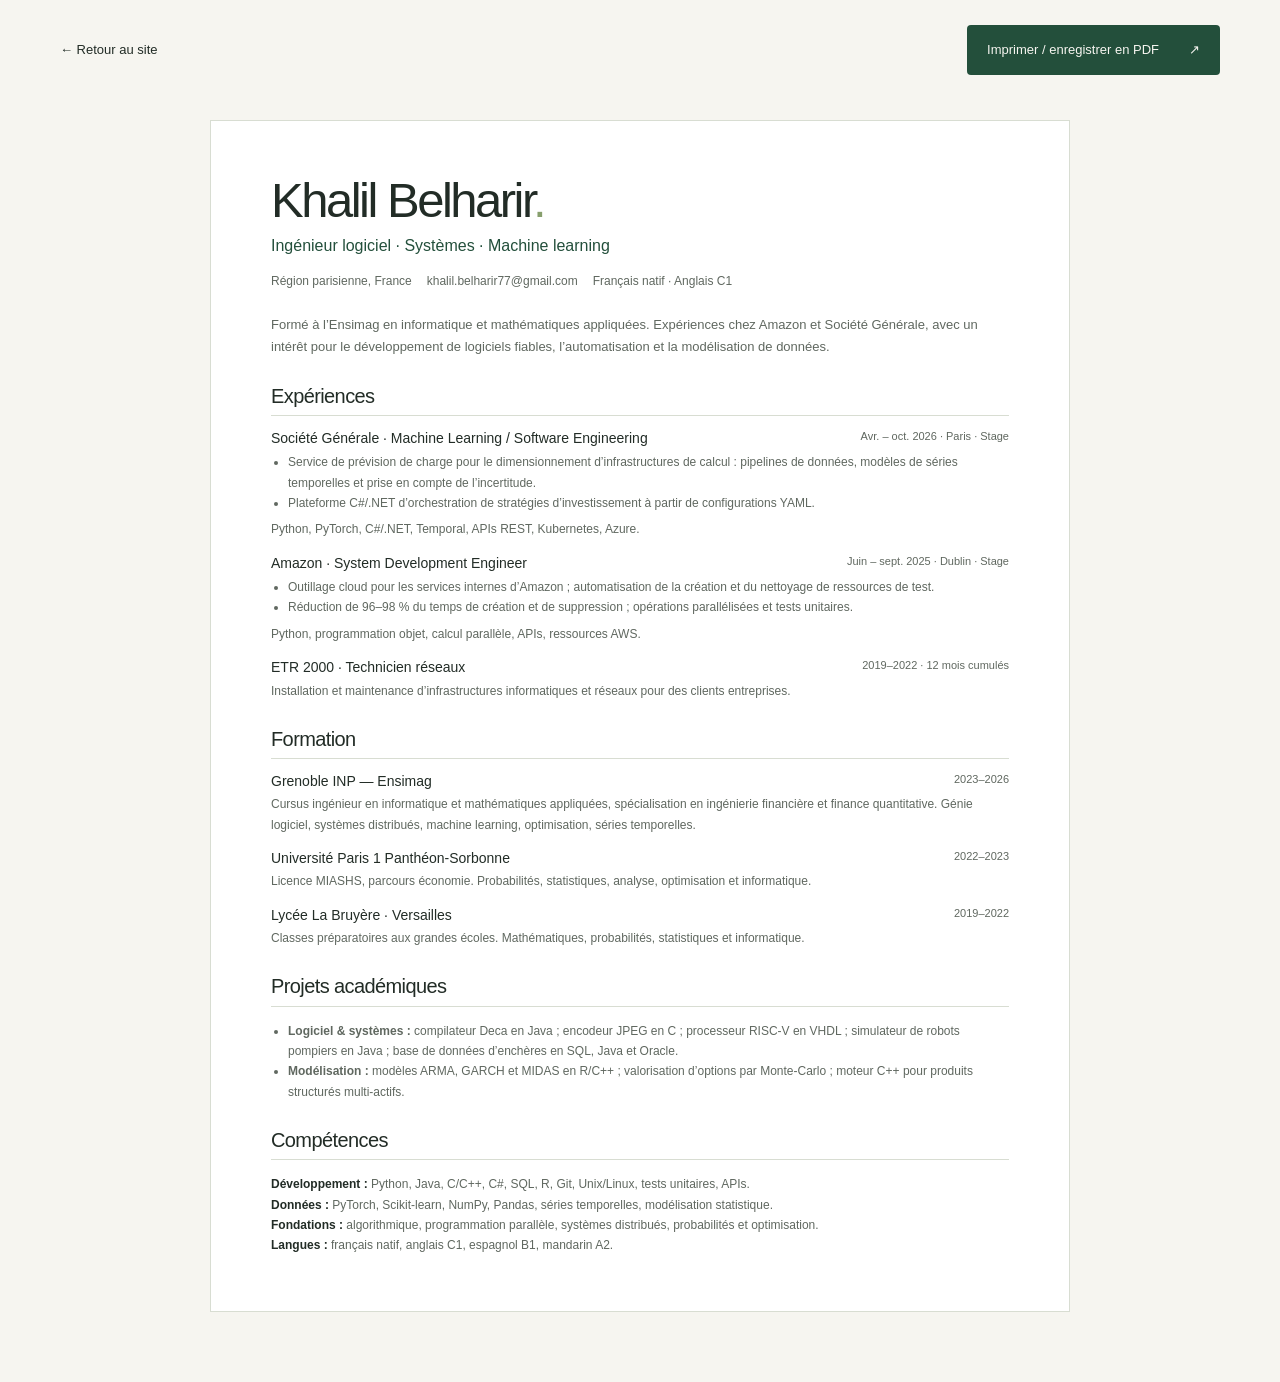
==== cv.html @ 0ab54b38 "Build professional portfolio for Khalil Belharir" ====
<!doctype html>
<html lang="fr">
<head>
  <meta charset="utf-8">
  <meta name="viewport" content="width=device-width, initial-scale=1">
  <meta name="theme-color" content="#f6f5f0">
  <meta name="description" content="Le CV synthétique de Khalil Belharir : développement logiciel, systèmes, machine learning, expériences et formation.">
  <title>CV — Khalil Belharir</title>
  <link rel="icon" href="./assets/favicon.svg" type="image/svg+xml">
  <link rel="stylesheet" href="./styles.css">
  <script src="./script.js" defer></script>
</head>
<body>
  <a class="skip-link" href="#resume">Aller au CV</a>
  <div class="container resume-toolbar"><a class="text-link" href="./index.html">← Retour au site</a><button class="button button-primary" id="print-resume" type="button" hidden>Imprimer / enregistrer en PDF <span aria-hidden="true">↗</span></button></div>
  <main class="resume" id="resume">
    <h1>Khalil Belharir<span class="accent">.</span></h1>
    <p class="resume-role">Ingénieur logiciel · Systèmes · Machine learning</p>
    <div class="resume-contact"><span>Région parisienne, France</span><a href="mailto:khalil.belharir77@gmail.com">khalil.belharir77@gmail.com</a><span>Français natif · Anglais C1</span></div>
    <p>Formé à l’Ensimag en informatique et mathématiques appliquées. Expériences chez Amazon et Société Générale, avec un intérêt pour le développement de logiciels fiables, l’automatisation et la modélisation de données.</p>
    <section aria-labelledby="resume-experience"><h2 id="resume-experience">Expériences</h2>
      <article><h3>Société Générale · Machine Learning / Software Engineering <span class="resume-date">Avr. – oct. 2026 · Paris · Stage</span></h3><ul><li>Service de prévision de charge pour le dimensionnement d’infrastructures de calcul : pipelines de données, modèles de séries temporelles et prise en compte de l’incertitude.</li><li>Plateforme C#/.NET d’orchestration de stratégies d’investissement à partir de configurations YAML.</li></ul><p>Python, PyTorch, C#/.NET, Temporal, APIs REST, Kubernetes, Azure.</p></article>
      <article><h3>Amazon · System Development Engineer <span class="resume-date">Juin – sept. 2025 · Dublin · Stage</span></h3><ul><li>Outillage cloud pour les services internes d’Amazon ; automatisation de la création et du nettoyage de ressources de test.</li><li>Réduction de 96–98 % du temps de création et de suppression ; opérations parallélisées et tests unitaires.</li></ul><p>Python, programmation objet, calcul parallèle, APIs, ressources AWS.</p></article>
      <article><h3>ETR 2000 · Technicien réseaux <span class="resume-date">2019–2022 · 12 mois cumulés</span></h3><p>Installation et maintenance d’infrastructures informatiques et réseaux pour des clients entreprises.</p></article>
    </section>
    <section aria-labelledby="resume-education"><h2 id="resume-education">Formation</h2>
      <article><h3>Grenoble INP — Ensimag <span class="resume-date">2023–2026</span></h3><p>Cursus ingénieur en informatique et mathématiques appliquées, spécialisation en ingénierie financière et finance quantitative. Génie logiciel, systèmes distribués, machine learning, optimisation, séries temporelles.</p></article>
      <article><h3>Université Paris 1 Panthéon-Sorbonne <span class="resume-date">2022–2023</span></h3><p>Licence MIASHS, parcours économie. Probabilités, statistiques, analyse, optimisation et informatique.</p></article>
      <article><h3>Lycée La Bruyère · Versailles <span class="resume-date">2019–2022</span></h3><p>Classes préparatoires aux grandes écoles. Mathématiques, probabilités, statistiques et informatique.</p></article>
    </section>
    <section aria-labelledby="resume-projects"><h2 id="resume-projects">Projets académiques</h2><ul><li><strong>Logiciel & systèmes :</strong> compilateur Deca en Java ; encodeur JPEG en C ; processeur RISC-V en VHDL ; simulateur de robots pompiers en Java ; base de données d’enchères en SQL, Java et Oracle.</li><li><strong>Modélisation :</strong> modèles ARMA, GARCH et MIDAS en R/C++ ; valorisation d’options par Monte-Carlo ; moteur C++ pour produits structurés multi-actifs.</li></ul></section>
    <section aria-labelledby="resume-skills"><h2 id="resume-skills">Compétences</h2><p class="resume-skills"><strong>Développement :</strong> Python, Java, C/C++, C#, SQL, R, Git, Unix/Linux, tests unitaires, APIs.<br><strong>Données :</strong> PyTorch, Scikit-learn, NumPy, Pandas, séries temporelles, modélisation statistique.<br><strong>Fondations :</strong> algorithmique, programmation parallèle, systèmes distribués, probabilités et optimisation.<br><strong>Langues :</strong> français natif, anglais C1, espagnol B1, mandarin A2.</p></section>
  </main>
</body>
</html>
---- styles.css ----
@charset "UTF-8";

:root{--paper:#f6f5f0;--ink:#222c26;--muted:#606860;--green:#234f3b;--line:#d8ddd2;--sage:#e9ede2;--white:#fff;--accent:#91a878;--radius:4px;--content:1160px}
*{box-sizing:border-box}
html{scroll-behavior:smooth;scroll-padding-top:102px}
body{margin:0;background:var(--paper);color:var(--ink);font-family:"Segoe UI",Arial,sans-serif;font-size:16px;line-height:1.7;-webkit-font-smoothing:antialiased}
a{color:inherit;text-decoration:none}
button{font:inherit;cursor:pointer}
button,a,summary{-webkit-tap-highlight-color:transparent}
button:focus-visible,a:focus-visible,summary:focus-visible{outline:3px solid #668447;outline-offset:5px}
::selection{background:#d4e0c5;color:var(--green)}
h1,h2,h3,p{margin:0}
h1,h2,h3{font-weight:500;line-height:1.16}
h2{font-size:clamp(30px,3.3vw,43px);letter-spacing:-1.8px}
h3{font-size:23px;letter-spacing:-.65px}
[hidden]{display:none!important}
.container{width:min(var(--content),calc(100% - 96px));margin-inline:auto}
.sr-only{position:absolute;width:1px;height:1px;padding:0;margin:-1px;overflow:hidden;clip:rect(0,0,0,0);white-space:nowrap;border:0}
.skip-link{position:fixed;top:12px;left:12px;z-index:20;padding:10px 20px;background:var(--green);color:white;transform:translateY(-150%)}
.skip-link:focus{transform:translateY(0)}
.site-header{position:sticky;top:0;z-index:10;background:rgba(246,245,240,.96);border-bottom:1px solid var(--line);backdrop-filter:blur(14px)}
.header-inner{height:88px;display:flex;align-items:center;justify-content:space-between;gap:32px}
.brand{font-size:37px;letter-spacing:-3px;font-weight:650;line-height:1;color:var(--green)}
.brand span{color:#82976f}
nav{display:flex;align-items:center;gap:31px;font-size:13px}
nav a{transition:color .2s}
nav a:hover,nav a[aria-current="location"]{color:var(--green);text-decoration:underline;text-underline-offset:7px}
nav .nav-contact{border:1px solid #b8c4b2;border-radius:var(--radius);padding:9px 17px;display:flex;gap:24px;margin-left:12px}
.menu-toggle{display:none;background:transparent;border:1px solid var(--line);padding:8px 14px;border-radius:var(--radius)}
.hero{display:grid;grid-template-columns:1.08fr 1fr;align-items:center;gap:48px;padding-top:78px;padding-bottom:68px}
.eyebrow,.section-label,.role-type,.timeline-date,.project-top,.credentials>p,.earlier-experience>p,.languages>p{font-family:Consolas,"Courier New",monospace;font-size:11px;letter-spacing:1.3px;font-weight:400}
.eyebrow{display:flex;align-items:center;gap:10px;color:var(--green);text-transform:uppercase}
.status-dot{display:inline-block;width:7px;height:7px;flex-shrink:0;border-radius:50%;background:#7f9869;box-shadow:0 0 0 4px rgba(127,152,105,.12)}
h1{font-size:clamp(70px,7.5vw,101px);line-height:.98;letter-spacing:-6px;font-weight:500;margin:27px 0 24px}
.accent{color:#879f6d}
.hero-subtitle{font-size:26px;line-height:1.35;letter-spacing:-.6px;margin-bottom:19px}
.hero-description{max-width:445px;color:var(--muted);font-size:14px;line-height:1.85}
.hero-actions{display:flex;align-items:center;gap:26px;margin:29px 0 27px;flex-wrap:wrap}
.button{display:inline-flex;align-items:center;justify-content:space-between;gap:30px;padding:14px 20px;border-radius:var(--radius);font-size:13px;font-weight:500;border:1px solid transparent;transition:background .2s,transform .2s}
.button:hover{transform:translateY(-2px)}
.button-primary{color:var(--paper);background:var(--green)}
.button-primary:hover{background:#173a29}
.text-link{font-size:13px;display:inline-flex;gap:20px;align-items:center;text-underline-offset:5px}
.text-link:hover{text-decoration:underline}
.hero-location{font-size:11px;color:var(--muted);display:flex;align-items:center;gap:9px;flex-wrap:wrap}
.hero-location svg{width:15px;height:15px;stroke:currentColor;stroke-width:1.5}
.location-divider{color:#a4afa0;margin:0 3px}
.hero-art{background:#edf0e5;position:relative;border:1px solid #dce2d3;border-radius:var(--radius);padding:24px 23px 20px;align-self:center;margin-top:14px;overflow:hidden}
.art-top{display:flex;justify-content:space-between;gap:10px;font:9px Consolas,monospace;letter-spacing:1.1px;color:#4d654f}
.system-art{width:100%;display:block;margin-top:0;margin-bottom:-6px}
.art-caption{display:flex;justify-content:center;gap:23px;color:#31583f;font-size:11px}
.art-caption span{display:flex;align-items:center;gap:6px}
.art-caption i{width:5px;height:5px;border:1px solid #668264;background:#668264;transform:rotate(45deg)}
.art-caption span:nth-child(2) i{background:#b5c6a3}
.art-caption span:nth-child(3) i{background:transparent}
.art-note{text-align:center;font-size:10px;color:#67745e;margin-top:14px}
.credentials{border-top:1px solid var(--line);border-bottom:1px solid var(--line);display:flex;justify-content:space-between;align-items:center;gap:30px;padding-top:28px;padding-bottom:28px}
.credentials>p{max-width:130px;font-size:9px;line-height:1.8;color:var(--muted)}
.credential-name{color:#465045;line-height:1.05;font-weight:600}
.amazon-name{font-size:26px;letter-spacing:-1.5px;position:relative;padding-bottom:8px}
.amazon-name>span{position:absolute;left:27px;top:15px;font-size:35px;line-height:1;transform:rotate(-6deg)}
.sg-name{position:relative;padding-left:31px;font-size:15px;letter-spacing:-.3px}
.sg-mark{position:absolute;left:0;top:3px;width:21px;height:27px;background:linear-gradient(to bottom,#66725f 46%,transparent 46%,transparent 53%,#3e4a3b 53%)}
.school-name{font-size:18px;letter-spacing:-.6px}
.school-name>span{display:block;font-size:12px;font-weight:400;letter-spacing:0;margin-top:5px}
.section{padding-top:91px;padding-bottom:91px}
.section-label{display:flex;justify-content:space-between;align-items:center;color:var(--green);margin-bottom:35px;gap:18px}
.small-cross{font:22px Consolas,monospace;color:#77886c}
.about-layout{display:grid;grid-template-columns:1fr 1fr;gap:70px}
.about-copy{font-size:14px;color:var(--muted)}
.about-copy p+p{margin-top:17px}
.expertise-grid{display:grid;grid-template-columns:repeat(3,1fr);gap:35px;margin-top:48px}
.expertise{border-top:1px solid #c9d2c1;padding-top:24px}
.expertise-number{font:11px Consolas,monospace;color:#768469}
.expertise h3{font-size:19px;letter-spacing:-.4px;margin:15px 0 12px}
.expertise p{font-size:13px;color:var(--muted);line-height:1.8}
.expertise .expertise-stack{font-size:11px;color:var(--green);margin-top:20px}
.experience-section{background:#eeefe8;border-block:1px solid var(--line)}
.section-heading{display:flex;justify-content:space-between;align-items:flex-end;gap:40px;margin-bottom:44px}
.section-heading>p{font-size:13px;color:var(--muted);max-width:310px}
.experience-row{display:grid;grid-template-columns:245px 1fr;gap:55px;padding:40px 0;border-top:1px solid #cdd4c6}
.experience-row:last-of-type{padding-bottom:44px}
.company-symbol{height:55px;width:55px;border:1px solid #c1cabb;border-radius:var(--radius);display:flex;align-items:center;justify-content:center;font-size:29px;font-weight:600;letter-spacing:-2px;position:relative;margin-bottom:25px;color:var(--green)}
.sg-symbol{font-size:20px;text-transform:uppercase;letter-spacing:-1px}
.sg-symbol>span{position:absolute;bottom:9px;left:15px;width:25px;height:2px;background:var(--green)}
.amazon-symbol>span{position:absolute;bottom:-2px;font-size:31px;left:15px;font-weight:400}
.experience-meta>p{font:11px Consolas,monospace;letter-spacing:.5px;margin-bottom:7px}
.experience-meta>span:last-child{font-size:12px;color:var(--muted)}
.role-type{font-size:10px;letter-spacing:1px;color:#5a6d50;margin:0 0 13px}
.experience-content h3{font-size:31px;letter-spacing:-1px;margin-bottom:13px}
.experience-content .experience-intro{font-size:16px;color:var(--ink);margin-bottom:12px}
.experience-content>p:not(.role-type):not(.experience-intro){font-size:13px;color:var(--muted);max-width:690px}
.experience-content ul{margin:15px 0 20px;padding-left:17px;font-size:13px;color:var(--muted)}
.experience-content li{padding-left:5px;margin-bottom:6px}
.experience-content li::marker{color:#7e946c}
.tags{display:flex;flex-wrap:wrap;gap:6px}
.tags span{font-size:10px;line-height:1.5;padding:5px 9px;border:1px solid #ced6c7;border-radius:3px;color:#51624b}
.impact{display:flex;align-items:center;gap:23px;padding:14px 20px;border-left:2px solid #829e68;background:#e5e9dd;margin:22px 0}
.impact strong{font-size:32px;letter-spacing:-1px;font-weight:500;white-space:nowrap;color:var(--green)}
.impact span{font-size:11px;color:#50604b;line-height:1.6}
.earlier-experience{border-top:1px solid #cdd4c6;padding-top:30px;display:grid;grid-template-columns:245px 1fr 1fr;gap:55px;font-size:12px}
.earlier-experience>p{font-size:10px;color:var(--muted)}
.earlier-experience strong{display:block;font-weight:500;font-size:13px;line-height:1.5}
.earlier-experience span{display:block;color:#64735b;font-size:10px;margin:6px 0}
.earlier-experience div>p{color:var(--muted);font-size:12px}
.project-toolbar{margin-bottom:27px}
.filters{display:flex;gap:8px;flex-wrap:wrap}
.filters button{border:1px solid var(--line);background:transparent;color:var(--muted);padding:8px 15px;border-radius:30px;font-size:11px;transition:background .2s}
.filters button[aria-pressed="true"]{background:var(--green);border-color:var(--green);color:#fff}
.filters button:hover{border-color:var(--green)}
.filters button>span{display:inline-block;margin-left:6px;opacity:.7}
.project-grid{display:grid;grid-template-columns:repeat(3,1fr);gap:18px;align-items:start}
.project-card{background:#fafaf6;border:1px solid var(--line);border-radius:var(--radius);padding:24px 24px 0;display:flex;flex-direction:column;min-height:322px;transition:border-color .2s,box-shadow .2s}
.project-card:hover{border-color:#9fae91;box-shadow:0 5px 20px #26382105}
.project-top{display:flex;justify-content:space-between;align-items:center;font-size:8px;letter-spacing:.65px;color:#607156;margin-bottom:28px;gap:8px}
.project-glyph{font-size:23px;letter-spacing:-1px;color:var(--green);line-height:1;min-width:28px;text-align:center}
.pixel-glyph{font-size:28px}
.project-card h3{font-size:21px;letter-spacing:-.65px;margin-bottom:13px;min-height:49px}
.project-card>p{font-size:12px;color:var(--muted);line-height:1.8;min-height:85px;margin-bottom:21px}
.project-card>.tags{margin-bottom:25px}
.project-card .tags span{font-size:9px;padding:4px 7px}
.project-card details{border-top:1px solid var(--line);margin-top:auto}
.project-card summary{font-size:11px;cursor:pointer;padding:15px 0;list-style:none;display:flex;justify-content:space-between;align-items:center;color:var(--green)}
.project-card summary::-webkit-details-marker{display:none}
.project-card summary>span{font-size:21px;line-height:1;transition:transform .2s}
.project-card details[open] summary>span{transform:rotate(45deg)}
.project-detail{font-size:12px;color:var(--muted);padding:0 0 20px}
.project-detail p+p{margin-top:12px}
.project-detail strong{font-weight:500;color:var(--ink)}
.project-footnote{font-size:11px;color:var(--muted);margin-top:22px;max-width:720px}
.education-section{background:#eeefe8;border-block:1px solid var(--line)}
.education-layout{display:grid;grid-template-columns:1fr 1.2fr;gap:90px}
.education-intro>p{font-size:13px;color:var(--muted);max-width:320px;margin:24px 0}
.education-timeline{border-left:1px solid #c4cebb;padding-left:29px}
.education-timeline article{position:relative;padding-bottom:32px}
.education-timeline article:last-child{padding-bottom:0}
.education-timeline article:before{content:"";position:absolute;left:-34px;top:8px;width:7px;height:7px;border:1px solid #6f8860;background:#eeefe8;border-radius:50%}
.education-timeline article:first-child:before{background:#6f8860}
.timeline-date{font-size:10px;color:#5b6d50;letter-spacing:.7px}
.education-timeline h3{font-size:20px;letter-spacing:-.5px;margin:9px 0 10px}
.education-timeline .degree{font-size:12px;color:#394834;margin-bottom:8px}
.education-timeline p{font-size:12px;color:var(--muted)}
.languages{margin-top:49px;padding-top:27px;border-top:1px solid #cdd4c6;display:flex;align-items:center;justify-content:space-between;gap:23px;flex-wrap:wrap}
.languages>p{font-size:9px;color:var(--muted)}
.languages>span{font-size:10px;color:var(--muted)}
.languages strong{display:block;font-size:12px;color:var(--ink);font-weight:500}
.contact-section{padding-block:75px}
.contact-panel{background:var(--green);color:#f3f3e9;border-radius:var(--radius);padding:37px 45px 48px;position:relative;overflow:hidden}
.contact-panel .section-label{color:#bcccaf;margin-bottom:38px}
.status-label{font:10px "Segoe UI",sans-serif;letter-spacing:0;display:flex;align-items:center;gap:10px}
.contact-panel .status-dot{background:#b7d39a}
.contact-layout{display:grid;grid-template-columns:1.15fr 1fr;gap:65px;align-items:center}
.contact-layout h2{font-size:39px;letter-spacing:-1.4px;line-height:1.15}
.contact-layout p{font-size:12px;color:#ced9c7;max-width:410px;margin-top:20px}
.contact-actions{display:flex;flex-direction:column;align-items:flex-start;justify-self:end;max-width:100%}
.button-light{background:#eef1e5;color:var(--green);width:100%;padding:16px 22px;font-size:13px}
.button-light:hover{background:#fff}
.email-link{font-size:12px;margin-top:17px;overflow-wrap:anywhere}
.email-link:hover{text-decoration:underline;text-underline-offset:4px}
.copy-email{background:none;border:0;padding:6px 0;color:#bccfb1;font-size:10px;display:flex;gap:12px;align-items:center}
.copy-email:hover{color:#fff}
.contact-actions .copy-status{font-size:10px;margin-top:0;min-height:17px}
.contact-cv{font-size:11px;margin-top:17px;display:flex;gap:24px}
.contact-cv:hover{text-decoration:underline;text-underline-offset:4px}
.site-footer{border-top:1px solid var(--line);padding-block:27px;display:flex;align-items:center;justify-content:space-between;gap:20px}
.site-footer .brand{font-size:29px}
.site-footer p,.back-top{font-size:10px;color:var(--muted)}
.back-top{display:flex;gap:15px}
.back-top:hover{color:var(--green)}

/* The resume shares the site's typography and remains printable without JavaScript. */
.resume-toolbar{padding-block:25px;display:flex;align-items:center;justify-content:space-between;gap:20px}
.resume-toolbar button{border:0}
.resume{max-width:860px;margin:20px auto 70px;background:#fff;border:1px solid var(--line);padding:55px 60px}
.resume h1{font-size:49px;letter-spacing:-2.5px;margin:0 0 8px}
.resume .resume-role{color:var(--green);font-size:16px}
.resume .resume-contact{font-size:12px;color:var(--muted);margin-block:12px 22px;display:flex;gap:15px;flex-wrap:wrap}
.resume>p{font-size:13px;color:var(--muted)}
.resume h2{font-size:20px;letter-spacing:-.6px;border-bottom:1px solid var(--line);padding-bottom:7px;margin:27px 0 14px}
.resume h3{font-size:14px;letter-spacing:0;margin-bottom:5px}
.resume article+article{margin-top:15px}
.resume article p,.resume li{font-size:12px;color:var(--muted)}
.resume ul{margin:6px 0;padding-left:17px}
.resume .resume-date{font-size:11px;float:right;font-weight:400;color:var(--muted)}
.resume .resume-skills{font-size:12px;color:var(--muted)}
.resume .resume-skills strong{color:var(--ink);font-weight:600}
.resume-note{font-size:12px;color:var(--muted)}

@media(min-width:1450px){.hero{padding-top:90px;padding-bottom:85px}}
@media(max-width:1050px){.container{width:calc(100% - 64px)}.hero{gap:30px}.hero-art{padding:20px 13px}.art-top{font-size:8px}.art-caption{gap:12px}.hero-actions{gap:19px}.hero-subtitle{font-size:24px}.credentials{gap:22px}.experience-row{grid-template-columns:190px 1fr;gap:35px}.earlier-experience{grid-template-columns:190px 1fr 1fr;gap:35px}.project-card{padding:20px 18px 0}.project-top{font-size:7px}.education-layout{gap:48px}.contact-layout{gap:35px}.contact-panel{padding:32px}.contact-layout h2{font-size:34px}}
@media(max-width:800px){nav{gap:18px;font-size:12px}nav .nav-contact{margin-left:0;padding:8px 12px;gap:13px}.hero{grid-template-columns:1.1fr 1fr;gap:23px;padding-top:50px}h1{font-size:77px;letter-spacing:-4px}.eyebrow{font-size:9px;letter-spacing:.7px}.hero-subtitle{font-size:22px}.hero-description{font-size:13px}.hero-art{padding:18px 12px}.art-top span:last-child{display:none}.art-caption{font-size:9px;gap:11px}.art-note{font-size:9px}.credentials{flex-wrap:wrap;gap:26px}.credentials>p{flex-basis:100%;max-width:none;font-size:9px}.credential-name{flex:1}.school-name{font-size:16px}.section{padding-block:65px}.about-layout{gap:30px}.expertise-grid{gap:22px}.section-heading{gap:25px}.section-heading>p{font-size:12px}.experience-row{grid-template-columns:150px 1fr;gap:25px}.earlier-experience{grid-template-columns:1fr 1fr;gap:25px}.earlier-experience>p{grid-column:1/-1}.project-grid{grid-template-columns:repeat(2,1fr)}.project-top{font-size:8px}.project-card{padding:24px 22px 0}.education-layout{gap:35px}.education-timeline h3{font-size:18px}.contact-layout{gap:30px}.contact-layout h2{font-size:29px}.contact-actions{justify-self:stretch}.site-footer>p:nth-of-type(2){display:none}.resume{margin-inline:25px;padding:40px}}
@media(max-width:620px){html{scroll-padding-top:85px}.container{width:calc(100% - 40px)}.header-inner{min-height:72px;height:auto;flex-wrap:wrap;gap:0;padding-block:18px}.brand{font-size:32px}.menu-toggle{font-size:12px;display:flex;gap:22px;align-items:center}.menu-toggle span{font-size:20px;line-height:1}.menu-toggle[aria-expanded="true"] span{transform:rotate(45deg)}nav{width:100%;flex-wrap:wrap;gap:10px 20px;margin-top:17px;padding-bottom:6px;font-size:12px}body.menu-ready nav{display:none}body.menu-ready nav.is-open{display:flex}nav .nav-contact{padding:0;border:0;gap:7px}.hero{grid-template-columns:1fr;padding-top:41px;padding-bottom:39px;gap:30px}.eyebrow{font-size:9px;letter-spacing:.85px}h1{font-size:clamp(71px,20vw,96px);letter-spacing:-4.7px;margin:28px 0 22px}.hero-subtitle{font-size:25px}.hero-description{font-size:14px;max-width:470px}.hero-actions{gap:23px;margin-block:25px}.button{padding:13px 17px;font-size:12px;gap:20px}.text-link{font-size:12px;gap:12px}.hero-location{font-size:10px;gap:7px}.hero-art{padding:18px 20px;margin-top:3px;max-width:440px;width:100%;justify-self:center}.art-top{font-size:8px}.art-top span:last-child{display:block}.system-art{max-height:315px}.art-caption{font-size:10px;gap:21px}.art-note{font-size:9px;margin-top:10px}.credentials{display:grid;grid-template-columns:1fr 1fr;row-gap:27px;padding-block:23px 30px}.credentials>p{grid-column:1/-1;font-size:8px}.credential-name{width:max-content}.amazon-name{font-size:25px}.sg-name{font-size:14px}.school-name{font-size:18px}.school-name>span{font-size:11px}.section{padding-block:53px}.section-label{font-size:9px;letter-spacing:1px;margin-bottom:27px}h2{font-size:31px;letter-spacing:-1.1px;line-height:1.2}.about-layout{grid-template-columns:1fr;gap:22px}.about-copy{font-size:13px}.expertise-grid{grid-template-columns:1fr;gap:27px;margin-top:30px}.expertise{padding-top:18px;position:relative;padding-left:34px}.expertise-number{position:absolute;left:0;top:22px;font-size:10px}.expertise h3{margin:0 0 10px;font-size:20px}.expertise .expertise-stack{margin-top:13px;font-size:11px}.section-heading{display:block;margin-bottom:30px}.section-heading>p{margin-top:19px}.experience-row{grid-template-columns:1fr;gap:23px;padding-block:30px}.experience-meta{display:grid;grid-template-columns:44px 1fr;column-gap:15px;align-items:center}.company-symbol{width:44px;height:44px;grid-row:1/3;margin-bottom:0}.sg-symbol>span{left:10px}.amazon-symbol>span{left:10px;bottom:-4px}.experience-meta>p{font-size:10px;align-self:end;margin:0 0 2px}.experience-meta>span:last-child{align-self:start;font-size:11px}.role-type{font-size:9px;letter-spacing:.7px}.experience-content h3{font-size:28px}.experience-content .experience-intro{font-size:16px}.experience-content>p:not(.role-type):not(.experience-intro),.experience-content ul{font-size:13px}.impact{gap:18px;padding:13px}.impact strong{font-size:29px}.impact span{font-size:10px}.earlier-experience{grid-template-columns:1fr;gap:22px}.earlier-experience>p{grid-column:auto}.filters{gap:7px}.filters button{font-size:10px;padding:7px 11px}.project-grid{grid-template-columns:1fr;gap:15px}.project-card{min-height:0;padding:23px 23px 0}.project-card h3{min-height:0;font-size:23px}.project-card>p{min-height:0;font-size:13px}.project-top{font-size:9px;margin-bottom:24px}.project-card>.tags{margin-bottom:22px}.project-card .tags span{font-size:10px}.project-card summary{font-size:12px;padding:16px 0}.project-detail{font-size:13px}.project-footnote{font-size:10px}.education-layout{grid-template-columns:1fr;gap:34px}.education-intro>p{margin-block:17px;max-width:none}.education-timeline{margin-left:4px;padding-left:24px}.education-timeline article:before{left:-29px}.education-timeline h3{font-size:20px}.education-timeline p,.education-timeline .degree{font-size:12px}.languages{display:grid;grid-template-columns:1fr 1fr;gap:18px;margin-top:30px}.languages>p{grid-column:1/-1}.contact-section{padding-block:40px}.contact-panel{padding:25px 23px 29px}.contact-panel .section-label{align-items:flex-start;flex-direction:column;gap:14px;margin-bottom:30px}.contact-layout{grid-template-columns:1fr;gap:25px}.contact-layout h2{font-size:31px;letter-spacing:-1.2px}.contact-layout p{font-size:12px;margin-top:20px}.contact-actions{justify-self:start;width:100%;max-width:310px}.button-light{font-size:12px;padding:14px 17px}.email-link{font-size:11px}.contact-actions .copy-status{margin-top:0}.copy-email{font-size:11px;min-height:36px}.contact-cv{margin-top:9px}.site-footer{flex-wrap:wrap;justify-content:flex-start;gap:15px;padding-block:22px}.site-footer .brand{font-size:27px}.site-footer p{font-size:9px}.back-top{margin-left:auto;font-size:9px;gap:8px}.resume-toolbar{align-items:flex-start}.resume{margin:5px 20px 35px;padding:25px 22px}.resume h1{font-size:38px}.resume .resume-date{float:none;display:block;margin-block:5px}.resume .resume-contact{gap:3px}.resume-note{display:none}}
@media(prefers-reduced-motion:reduce){html{scroll-behavior:auto}*,*:before,*:after{transition:none!important;animation:none!important}.button:hover{transform:none}}
@media print{@page{size:A4;margin:13mm}body{background:white;color:#111;font-size:11px}.resume-toolbar,.skip-link{display:none}.resume{max-width:none;border:0;margin:0;padding:0}.resume h1{font-size:34px;letter-spacing:-1px}.resume h2{font-size:16px;margin:17px 0 9px}.resume h3{font-size:12px}.resume article p,.resume li,.resume>p,.resume .resume-skills{font-size:10px;line-height:1.5}.resume .resume-contact{font-size:10px;margin-block:7px 13px}.resume .resume-role{font-size:13px}.resume .resume-date{float:right;font-size:10px}.resume article+article{margin-top:11px}.resume article{break-inside:avoid}.resume h2{break-after:avoid}.resume a{text-decoration:none;color:inherit}}
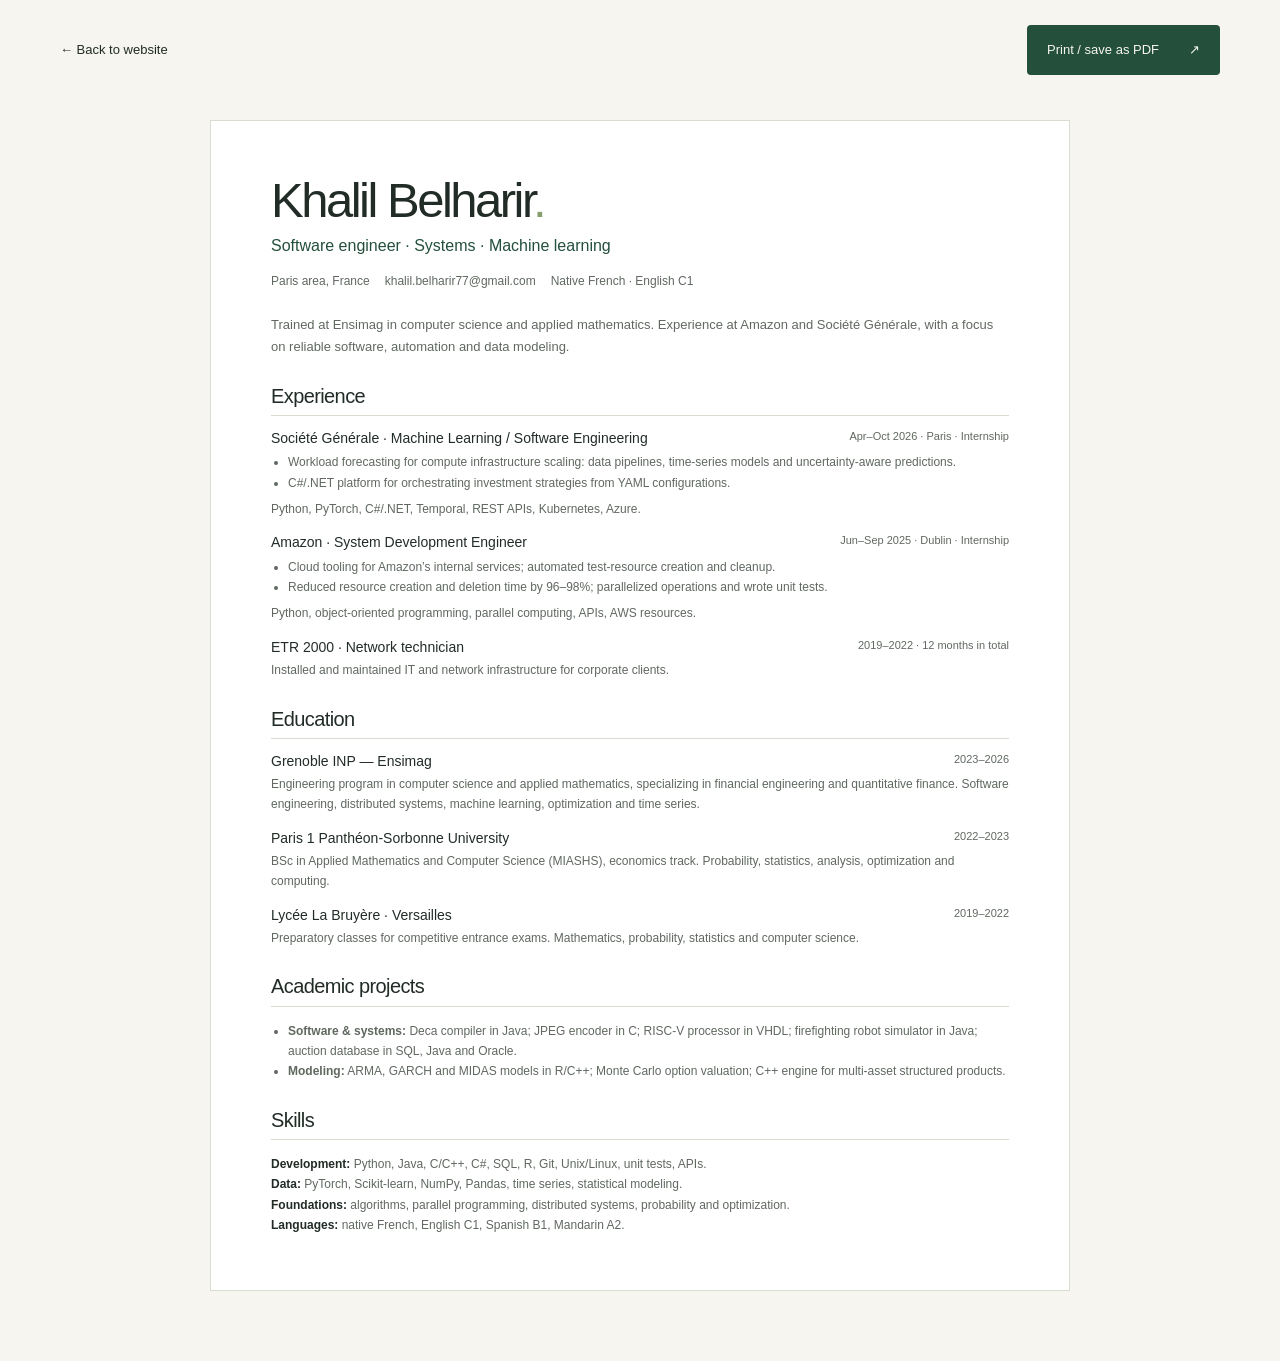
==== commit ebb1b250: "Translate the portfolio and CV into English" ====
--- a/cv.html
+++ b/cv.html
@@ -1,35 +1,35 @@
 <!doctype html>
-<html lang="fr">
+<html lang="en">
 <head>
   <meta charset="utf-8">
   <meta name="viewport" content="width=device-width, initial-scale=1">
   <meta name="theme-color" content="#f6f5f0">
-  <meta name="description" content="Le CV synthétique de Khalil Belharir : développement logiciel, systèmes, machine learning, expériences et formation.">
+  <meta name="description" content="Khalil Belharir’s CV: software engineering, systems, machine learning, professional experience and education.">
   <title>CV — Khalil Belharir</title>
   <link rel="icon" href="./assets/favicon.svg" type="image/svg+xml">
   <link rel="stylesheet" href="./styles.css">
   <script src="./script.js" defer></script>
 </head>
 <body>
-  <a class="skip-link" href="#resume">Aller au CV</a>
-  <div class="container resume-toolbar"><a class="text-link" href="./index.html">← Retour au site</a><button class="button button-primary" id="print-resume" type="button" hidden>Imprimer / enregistrer en PDF <span aria-hidden="true">↗</span></button></div>
+  <a class="skip-link" href="#resume">Skip to CV</a>
+  <div class="container resume-toolbar"><a class="text-link" href="./index.html">← Back to website</a><button class="button button-primary" id="print-resume" type="button" hidden>Print / save as PDF <span aria-hidden="true">↗</span></button></div>
   <main class="resume" id="resume">
     <h1>Khalil Belharir<span class="accent">.</span></h1>
-    <p class="resume-role">Ingénieur logiciel · Systèmes · Machine learning</p>
-    <div class="resume-contact"><span>Région parisienne, France</span><a href="mailto:khalil.belharir77@gmail.com">khalil.belharir77@gmail.com</a><span>Français natif · Anglais C1</span></div>
-    <p>Formé à l’Ensimag en informatique et mathématiques appliquées. Expériences chez Amazon et Société Générale, avec un intérêt pour le développement de logiciels fiables, l’automatisation et la modélisation de données.</p>
-    <section aria-labelledby="resume-experience"><h2 id="resume-experience">Expériences</h2>
-      <article><h3>Société Générale · Machine Learning / Software Engineering <span class="resume-date">Avr. – oct. 2026 · Paris · Stage</span></h3><ul><li>Service de prévision de charge pour le dimensionnement d’infrastructures de calcul : pipelines de données, modèles de séries temporelles et prise en compte de l’incertitude.</li><li>Plateforme C#/.NET d’orchestration de stratégies d’investissement à partir de configurations YAML.</li></ul><p>Python, PyTorch, C#/.NET, Temporal, APIs REST, Kubernetes, Azure.</p></article>
-      <article><h3>Amazon · System Development Engineer <span class="resume-date">Juin – sept. 2025 · Dublin · Stage</span></h3><ul><li>Outillage cloud pour les services internes d’Amazon ; automatisation de la création et du nettoyage de ressources de test.</li><li>Réduction de 96–98 % du temps de création et de suppression ; opérations parallélisées et tests unitaires.</li></ul><p>Python, programmation objet, calcul parallèle, APIs, ressources AWS.</p></article>
-      <article><h3>ETR 2000 · Technicien réseaux <span class="resume-date">2019–2022 · 12 mois cumulés</span></h3><p>Installation et maintenance d’infrastructures informatiques et réseaux pour des clients entreprises.</p></article>
+    <p class="resume-role">Software engineer · Systems · Machine learning</p>
+    <div class="resume-contact"><span>Paris area, France</span><a href="mailto:khalil.belharir77@gmail.com">khalil.belharir77@gmail.com</a><span>Native French · English C1</span></div>
+    <p>Trained at Ensimag in computer science and applied mathematics. Experience at Amazon and Société Générale, with a focus on reliable software, automation and data modeling.</p>
+    <section aria-labelledby="resume-experience"><h2 id="resume-experience">Experience</h2>
+      <article><h3>Société Générale · Machine Learning / Software Engineering <span class="resume-date">Apr–Oct 2026 · Paris · Internship</span></h3><ul><li>Workload forecasting for compute infrastructure scaling: data pipelines, time-series models and uncertainty-aware predictions.</li><li>C#/.NET platform for orchestrating investment strategies from YAML configurations.</li></ul><p>Python, PyTorch, C#/.NET, Temporal, REST APIs, Kubernetes, Azure.</p></article>
+      <article><h3>Amazon · System Development Engineer <span class="resume-date">Jun–Sep 2025 · Dublin · Internship</span></h3><ul><li>Cloud tooling for Amazon’s internal services; automated test-resource creation and cleanup.</li><li>Reduced resource creation and deletion time by 96–98%; parallelized operations and wrote unit tests.</li></ul><p>Python, object-oriented programming, parallel computing, APIs, AWS resources.</p></article>
+      <article><h3>ETR 2000 · Network technician <span class="resume-date">2019–2022 · 12 months in total</span></h3><p>Installed and maintained IT and network infrastructure for corporate clients.</p></article>
     </section>
-    <section aria-labelledby="resume-education"><h2 id="resume-education">Formation</h2>
-      <article><h3>Grenoble INP — Ensimag <span class="resume-date">2023–2026</span></h3><p>Cursus ingénieur en informatique et mathématiques appliquées, spécialisation en ingénierie financière et finance quantitative. Génie logiciel, systèmes distribués, machine learning, optimisation, séries temporelles.</p></article>
-      <article><h3>Université Paris 1 Panthéon-Sorbonne <span class="resume-date">2022–2023</span></h3><p>Licence MIASHS, parcours économie. Probabilités, statistiques, analyse, optimisation et informatique.</p></article>
-      <article><h3>Lycée La Bruyère · Versailles <span class="resume-date">2019–2022</span></h3><p>Classes préparatoires aux grandes écoles. Mathématiques, probabilités, statistiques et informatique.</p></article>
+    <section aria-labelledby="resume-education"><h2 id="resume-education">Education</h2>
+      <article><h3>Grenoble INP — Ensimag <span class="resume-date">2023–2026</span></h3><p>Engineering program in computer science and applied mathematics, specializing in financial engineering and quantitative finance. Software engineering, distributed systems, machine learning, optimization and time series.</p></article>
+      <article><h3>Paris 1 Panthéon-Sorbonne University <span class="resume-date">2022–2023</span></h3><p>BSc in Applied Mathematics and Computer Science (MIASHS), economics track. Probability, statistics, analysis, optimization and computing.</p></article>
+      <article><h3>Lycée La Bruyère · Versailles <span class="resume-date">2019–2022</span></h3><p>Preparatory classes for competitive entrance exams. Mathematics, probability, statistics and computer science.</p></article>
     </section>
-    <section aria-labelledby="resume-projects"><h2 id="resume-projects">Projets académiques</h2><ul><li><strong>Logiciel & systèmes :</strong> compilateur Deca en Java ; encodeur JPEG en C ; processeur RISC-V en VHDL ; simulateur de robots pompiers en Java ; base de données d’enchères en SQL, Java et Oracle.</li><li><strong>Modélisation :</strong> modèles ARMA, GARCH et MIDAS en R/C++ ; valorisation d’options par Monte-Carlo ; moteur C++ pour produits structurés multi-actifs.</li></ul></section>
-    <section aria-labelledby="resume-skills"><h2 id="resume-skills">Compétences</h2><p class="resume-skills"><strong>Développement :</strong> Python, Java, C/C++, C#, SQL, R, Git, Unix/Linux, tests unitaires, APIs.<br><strong>Données :</strong> PyTorch, Scikit-learn, NumPy, Pandas, séries temporelles, modélisation statistique.<br><strong>Fondations :</strong> algorithmique, programmation parallèle, systèmes distribués, probabilités et optimisation.<br><strong>Langues :</strong> français natif, anglais C1, espagnol B1, mandarin A2.</p></section>
+    <section aria-labelledby="resume-projects"><h2 id="resume-projects">Academic projects</h2><ul><li><strong>Software & systems:</strong> Deca compiler in Java; JPEG encoder in C; RISC-V processor in VHDL; firefighting robot simulator in Java; auction database in SQL, Java and Oracle.</li><li><strong>Modeling:</strong> ARMA, GARCH and MIDAS models in R/C++; Monte Carlo option valuation; C++ engine for multi-asset structured products.</li></ul></section>
+    <section aria-labelledby="resume-skills"><h2 id="resume-skills">Skills</h2><p class="resume-skills"><strong>Development:</strong> Python, Java, C/C++, C#, SQL, R, Git, Unix/Linux, unit tests, APIs.<br><strong>Data:</strong> PyTorch, Scikit-learn, NumPy, Pandas, time series, statistical modeling.<br><strong>Foundations:</strong> algorithms, parallel programming, distributed systems, probability and optimization.<br><strong>Languages:</strong> native French, English C1, Spanish B1, Mandarin A2.</p></section>
   </main>
 </body>
 </html>
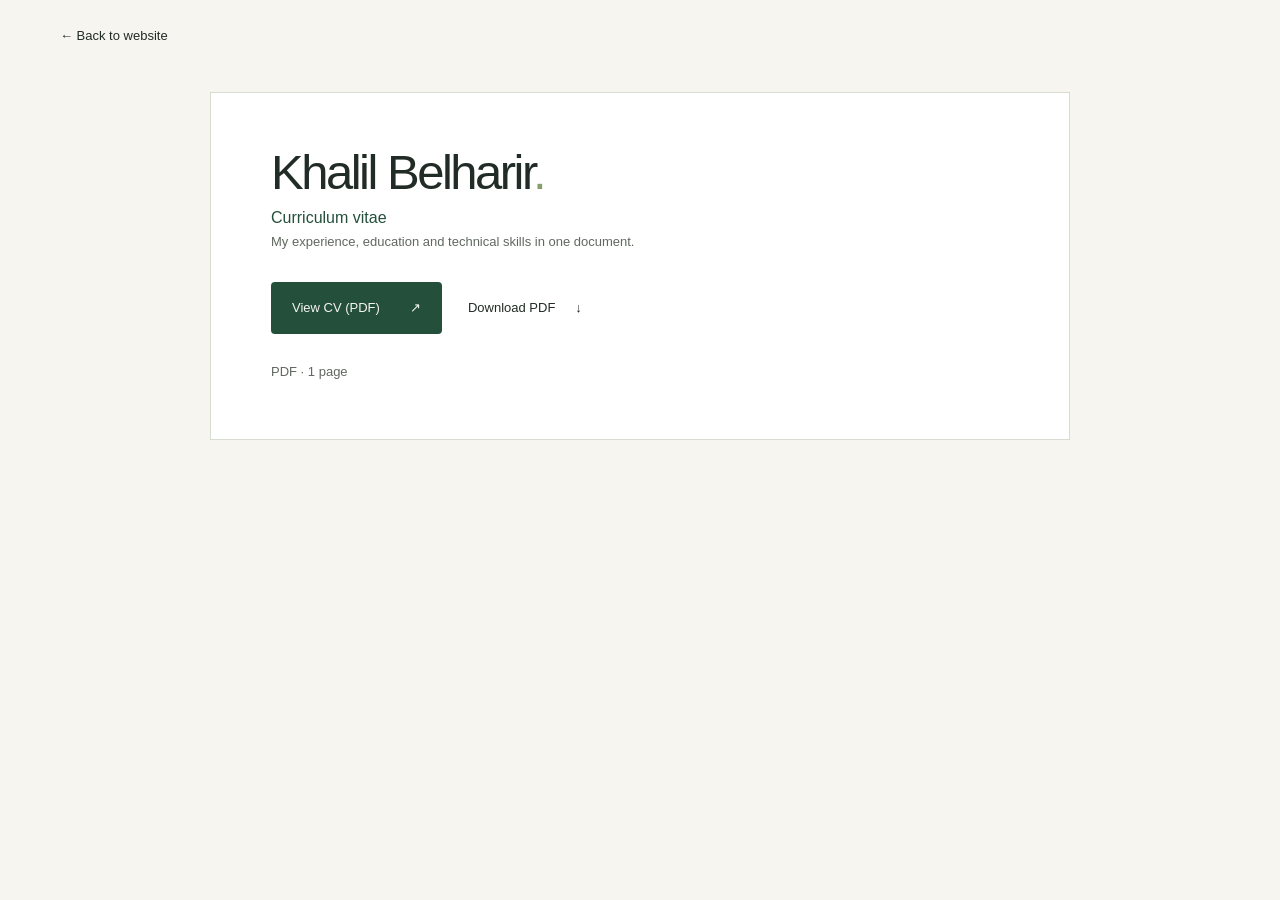
==== commit 4e1c716e: "Replace generated resume with the supplied original PDF" ====
--- a/cv.html
+++ b/cv.html
@@ -4,32 +4,23 @@
   <meta charset="utf-8">
   <meta name="viewport" content="width=device-width, initial-scale=1">
   <meta name="theme-color" content="#f6f5f0">
-  <meta name="description" content="Khalil Belharir’s CV: software engineering, systems, machine learning, professional experience and education.">
+  <meta name="description" content="View or download Khalil Belharir’s CV in PDF format.">
   <title>CV — Khalil Belharir</title>
   <link rel="icon" href="./assets/favicon.svg" type="image/svg+xml">
   <link rel="stylesheet" href="./styles.css">
-  <script src="./script.js" defer></script>
 </head>
 <body>
   <a class="skip-link" href="#resume">Skip to CV</a>
-  <div class="container resume-toolbar"><a class="text-link" href="./index.html">← Back to website</a><button class="button button-primary" id="print-resume" type="button" hidden>Print / save as PDF <span aria-hidden="true">↗</span></button></div>
+  <nav class="container resume-toolbar" aria-label="CV navigation"><a class="text-link" href="./index.html">← Back to website</a></nav>
   <main class="resume" id="resume">
     <h1>Khalil Belharir<span class="accent">.</span></h1>
-    <p class="resume-role">Software engineer · Systems · Machine learning</p>
-    <div class="resume-contact"><span>Paris area, France</span><a href="mailto:khalil.belharir77@gmail.com">khalil.belharir77@gmail.com</a><span>Native French · English C1</span></div>
-    <p>Trained at Ensimag in computer science and applied mathematics. Experience at Amazon and Société Générale, with a focus on reliable software, automation and data modeling.</p>
-    <section aria-labelledby="resume-experience"><h2 id="resume-experience">Experience</h2>
-      <article><h3>Société Générale · Machine Learning / Software Engineering <span class="resume-date">Apr–Oct 2026 · Paris · Internship</span></h3><ul><li>Workload forecasting for compute infrastructure scaling: data pipelines, time-series models and uncertainty-aware predictions.</li><li>C#/.NET platform for orchestrating investment strategies from YAML configurations.</li></ul><p>Python, PyTorch, C#/.NET, Temporal, REST APIs, Kubernetes, Azure.</p></article>
-      <article><h3>Amazon · System Development Engineer <span class="resume-date">Jun–Sep 2025 · Dublin · Internship</span></h3><ul><li>Cloud tooling for Amazon’s internal services; automated test-resource creation and cleanup.</li><li>Reduced resource creation and deletion time by 96–98%; parallelized operations and wrote unit tests.</li></ul><p>Python, object-oriented programming, parallel computing, APIs, AWS resources.</p></article>
-      <article><h3>ETR 2000 · Network technician <span class="resume-date">2019–2022 · 12 months in total</span></h3><p>Installed and maintained IT and network infrastructure for corporate clients.</p></article>
-    </section>
-    <section aria-labelledby="resume-education"><h2 id="resume-education">Education</h2>
-      <article><h3>Grenoble INP — Ensimag <span class="resume-date">2023–2026</span></h3><p>Engineering program in computer science and applied mathematics, specializing in financial engineering and quantitative finance. Software engineering, distributed systems, machine learning, optimization and time series.</p></article>
-      <article><h3>Paris 1 Panthéon-Sorbonne University <span class="resume-date">2022–2023</span></h3><p>BSc in Applied Mathematics and Computer Science (MIASHS), economics track. Probability, statistics, analysis, optimization and computing.</p></article>
-      <article><h3>Lycée La Bruyère · Versailles <span class="resume-date">2019–2022</span></h3><p>Preparatory classes for competitive entrance exams. Mathematics, probability, statistics and computer science.</p></article>
-    </section>
-    <section aria-labelledby="resume-projects"><h2 id="resume-projects">Academic projects</h2><ul><li><strong>Software & systems:</strong> Deca compiler in Java; JPEG encoder in C; RISC-V processor in VHDL; firefighting robot simulator in Java; auction database in SQL, Java and Oracle.</li><li><strong>Modeling:</strong> ARMA, GARCH and MIDAS models in R/C++; Monte Carlo option valuation; C++ engine for multi-asset structured products.</li></ul></section>
-    <section aria-labelledby="resume-skills"><h2 id="resume-skills">Skills</h2><p class="resume-skills"><strong>Development:</strong> Python, Java, C/C++, C#, SQL, R, Git, Unix/Linux, unit tests, APIs.<br><strong>Data:</strong> PyTorch, Scikit-learn, NumPy, Pandas, time series, statistical modeling.<br><strong>Foundations:</strong> algorithms, parallel programming, distributed systems, probability and optimization.<br><strong>Languages:</strong> native French, English C1, Spanish B1, Mandarin A2.</p></section>
+    <p class="resume-role">Curriculum vitae</p>
+    <p>My experience, education and technical skills in one document.</p>
+    <div class="hero-actions">
+      <a class="button button-primary" href="./assets/Khalil-Belharir-CV.pdf">View CV (PDF) <span aria-hidden="true">↗</span></a>
+      <a class="text-link" href="./assets/Khalil-Belharir-CV.pdf" download="Khalil-Belharir-CV.pdf">Download PDF <span aria-hidden="true">↓</span></a>
+    </div>
+    <p>PDF · 1 page</p>
   </main>
 </body>
 </html>
